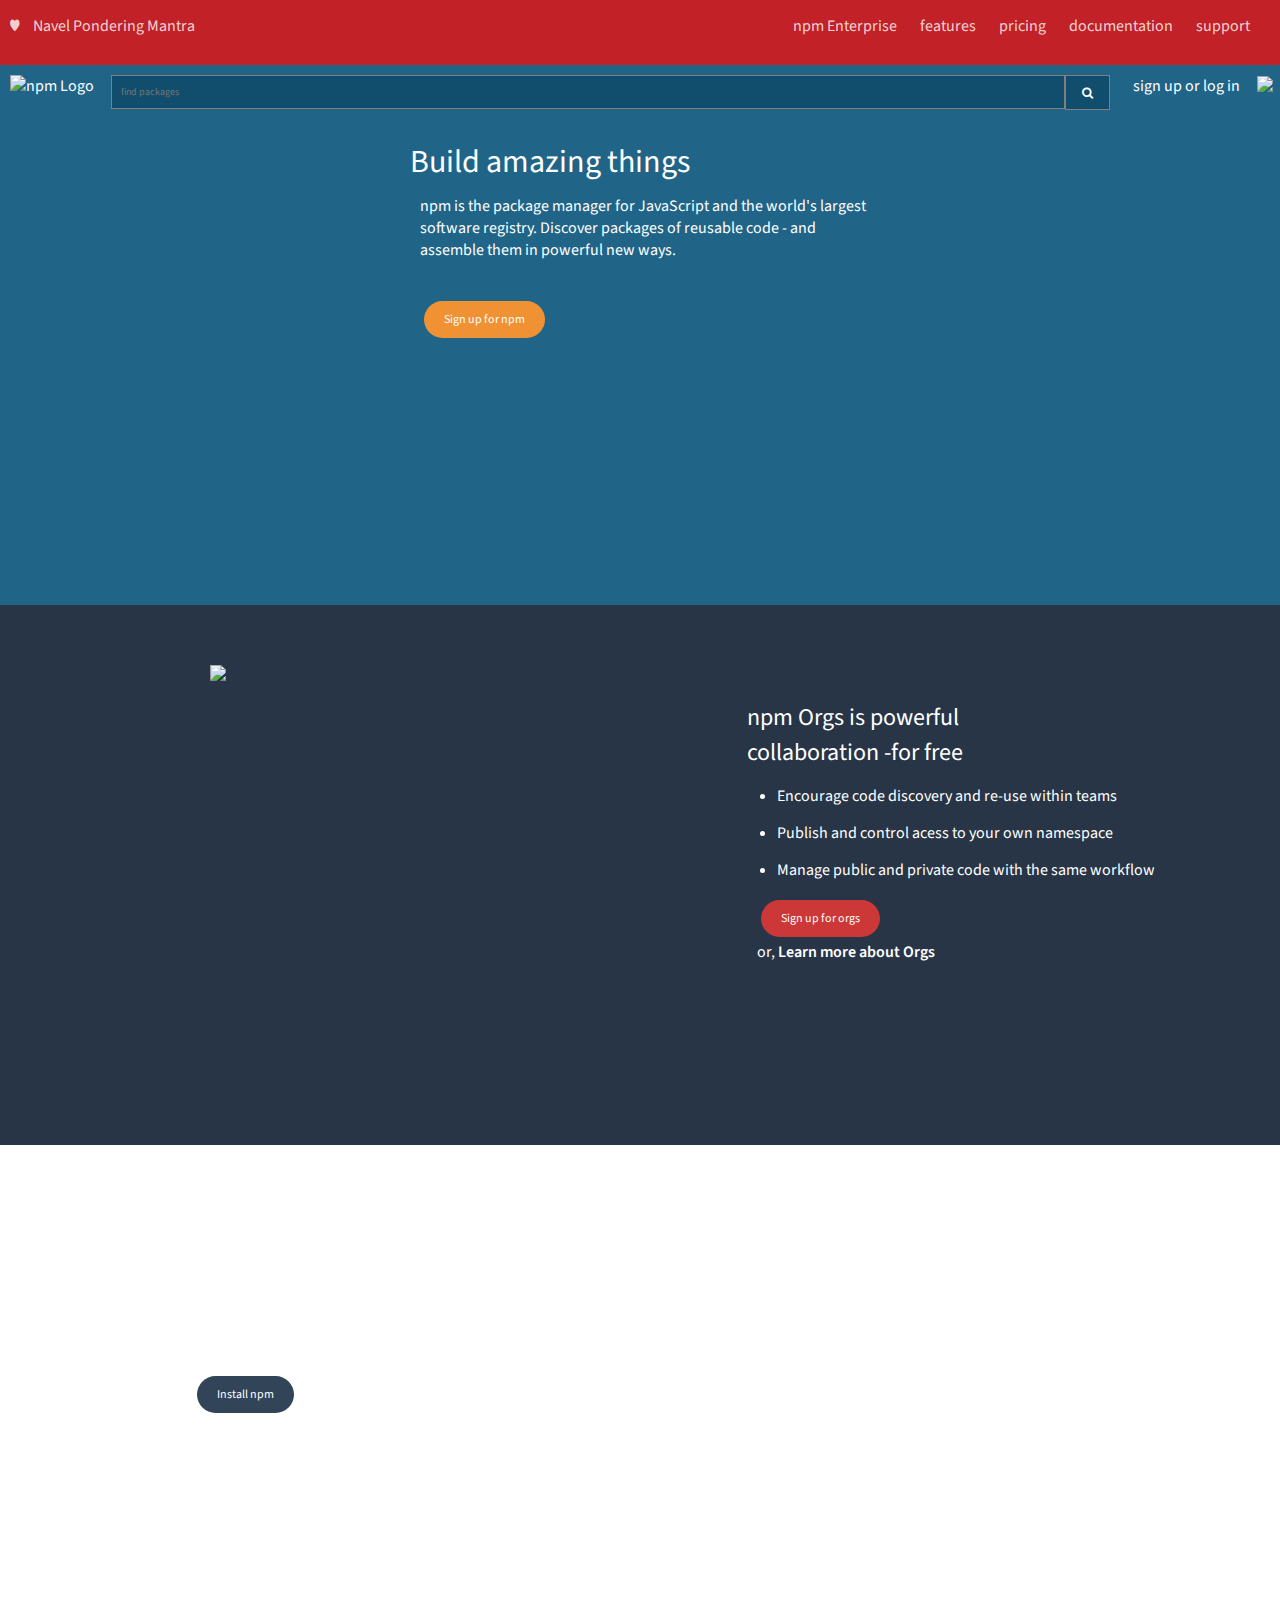
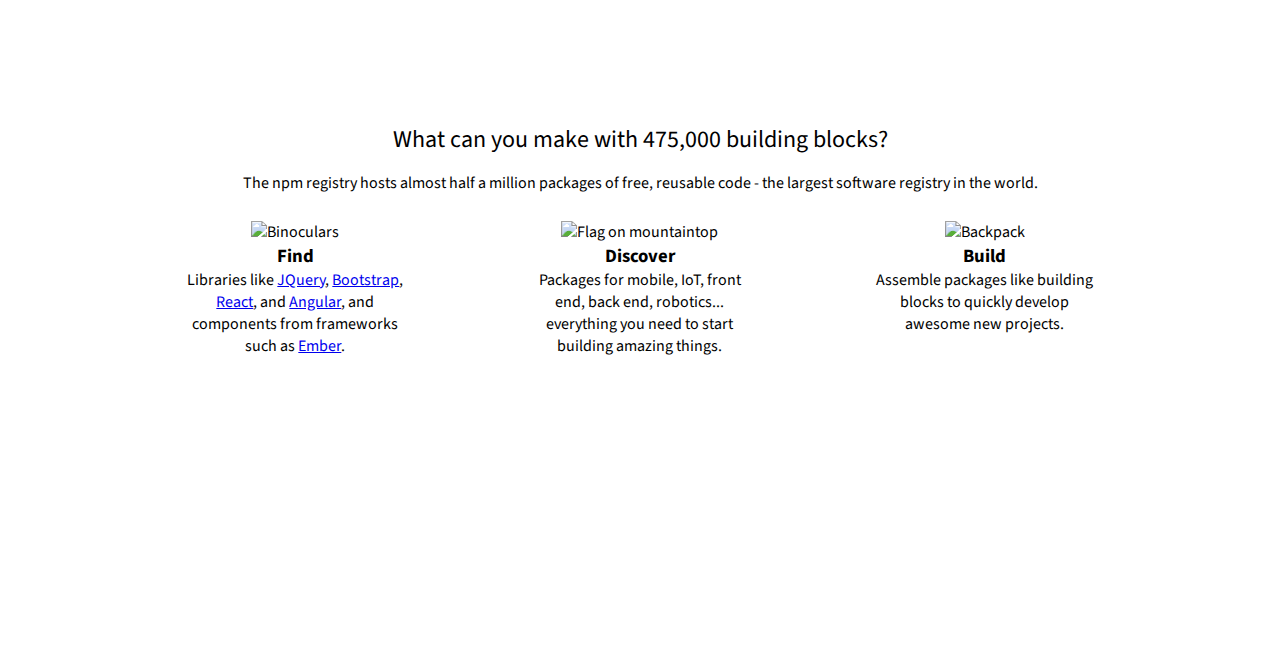
==== index.html @ 85787523 "Finished html structure with sections, divs and all subdivs" ====
<!DOCTYPE html>
<html lang="en">
<head>
  <meta charset="UTF-8">
  <meta name="viewport" content="width=device-width, initial-scale=1.0">
  <meta http-equiv="X-UA-Compatible" content="ie=edge">
  <link rel="stylesheet" type="text/css" href="Styles/styles.css">
  <link rel="stylesheet" href="https://cdnjs.cloudflare.com/ajax/libs/font-awesome/4.7.0/css/font-awesome.min.css">
  <title>npm</title>
</head>
<body>
  <nav>
    <div class="top-left">
      <a class = "heart" href="#">♥︎</a>
      <span class="acronym">Navel Pondering Mantra</span>
    </div>
    <ul class="top-links">
      <li><a href="#">npm Enterprise</a></li>
      <li><a href="#">features</a></li>
      <li><a href="#">pricing</a></li>
      <li><a href="#">documentation</a></li>
      <li><a href="#">support</a></li>
    </ul>
  </nav>
  <header id="header">
    <div class="header-nav">
      <div class="logo-container">  
        <img src="images/npm-logo.png" alt="npm Logo" class="npm-logo">            
      </div>
      <div class="form-container">
        <form class="search-bar" action="action_page.php">
          <input type="text" placeholder="find packages" name="search">
          <button type="submit"><i class="fa fa-search"></i></button>
        </form>
      </div>
      <div class="header-links-right">
        <ul class="header-links">
          <li class="header-li"><a href="#">sign up</a> or <a href="#">log in</a></li>
          <li class="header-li align"><img src="images/bear-logo.png" class="bear-logo"></li>
        </ul>
      </div>
    </div>
    <div class="header-body">
        <h1>Build amazing things</h1>
        <p class="text">npm is the package manager for JavaScript and the world's largest software registry. Discover packages of reusable code - and assemble them in powerful new ways.</p>
        <p class="text"><a href="#"><button class="button1" type="button">Sign up for npm</button></a></p>
    </div>
  </header>

  
  <section id="collaboration">
    <div class="collab-content">
      <div class="img-collab-container">
        <img src="images/collaboration.svg">
      </div>
      <div class="org-powerful">
        <h2>npm Orgs is powerful collaboration -for free</h2>
        <ul class= "collab-list">
            <li>Encourage code discovery and re-use within teams</li>
            <li>Publish and control acess to your own namespace</li>
            <li>Manage public and private code with the same workflow</li>
        </ul>
        <p class="text-button"><a href="#"><button class="button2" type="button">Sign up for orgs</button></a></p>
        <p class="text-link">or, <a href="#" class="link-orgs"> Learn more about Orgs</a></p>
        <div class="cleafix"></div>  
      </div>
    </div>  
  </section>

  <section id="what-is">
    <div class="what-is-text">
      <h2>What is npm?</h2>
      <p class="what-is-definition">Use npm to install, share, and distribute code; manage dependencies in your projects; and share & receive feedback with others.</p>
      <p class= "what-is-link"><a href="#" download="install-npm"><button class="button3" type="button">Install npm</button></a></p>
    </div>
  </section>

  <section id="blocks">
    <div class="main-text-blocks">
        <h2>What can you make with 475,000 building blocks?</h2>
        <p>The npm registry hosts almost half a million packages of free, reusable code - the largest software registry in the world.</p>
    </div>
    <div class="three-blocks">
        <div class="find col center">
            <img src="images/binoculars.svg" alt="Binoculars">
            <h3>Find</h3>
            <p>Libraries like <a href="#" target="_blank">JQuery</a>, <a href="#" target="_blank">Bootstrap</a>, <a href="#" target="_blank">React</a>, and <a href="#" target="_blank">Angular</a>, and components from frameworks such as <a href="#" target="_blank">Ember</a>.</p>
        </div>
        <div class="discover col center">
            <img src="images/mountain-flag.svg" alt="Flag on mountaintop">
            <h3>Discover</h3>
            <p>Packages for mobile, IoT, front end, back end, robotics... everything you need to start building amazing things.</p>
        </div>
        <div class="build col center">
            <img src="images/backpack.svg" alt="Backpack">
            <h3>Build</h3>
            <p>Assemble packages like building blocks to quickly develop awesome new projects.</p>
        </div>
    </div>
  </section>

</body>
</html>
---- Styles/styles.css ----
@import url('https://fonts.googleapis.com/css?family=Source+Sans+Pro');


* {
    margin:0;
    padding: 0;
    font-family: "Source Sans Pro", "Lucinda Grande", sans-serif;
}


nav {
    background-color: #C12127;
    color: rgba(255,255,255,0.8);
    padding-top: 15px;
    height: 50px;
  }
  
nav a {
    color: rgba(255,255,255,0.8);
    text-decoration: none;
  }

  .top-links {
    float: right;
    padding: 0;
    margin: 0 20px 0 0;
  }
  
.top-links li {
  display: inline-block;
  margin: 0 10px;
  }

.top-left {
  text-align: center;
  float: left;
  }

  .top-left a {
    padding: 0 10px;
    width: 5%;
  }

  
  /*HEADER*/

#header {
  background-image: url("../images/city-scape.svg");
  background-color: rgb(32, 101, 136);
  background-position-x: 6vw;
  height: 60vh;
  color:white;
  }


.header-nav {
  display:inline;
}

/*LOGOS HEADER*/

.npm-logo {
  width: 100px;

   }


.logo-container {  
  float: left;
  padding: 10px;
}
 

.bear-logo {
    width: 30px;
} 

/*Aligns bear logo image with links*/ 
.align {
  vertical-align: middle;
}

/*LINKS RIGHT*/
.header-links-right {
    float: right;
    padding: 10px 0 0;
}

.header-li {
  display: inline-block;
  list-style: none;
  text-align: center;
  padding: 0 7px;
}

.header-li a {
  text-decoration: none;
  color: white;
}

/*Search Bar*/


form.search-bar input[type=text] {
      padding: 9px;
      font-size: 10px;
      border: 1px solid grey;
      float: left;
      width: 73%;
      background:rgb(17, 78, 109);
      margin: 10px 0 30px 7px;
}

form.search-bar button {
      float: left;
      width: 45px;
      padding: 9px 9px 7px;
      background: rgb(17, 78, 109);
      color: white;
      font-size: 12px;
      margin-top: 10px;
      border:1px solid grey;
      transition-duration: 0.4s;
}

form.search-bar button:hover{
  background-color: rgb(20, 125, 178);
  color: black;
}

/*Buttons*/

.button1, .button2, .button3 {
  border: none;
  color: white;
  padding: 10px 20px;
  text-align: center;
  text-decoration: none;
  font-size: 12px;
  margin: 4px 4px;
  border-radius: 20px;
  transition-duration: 0.4s;
}

.button1 {
  background-color:rgb(240, 146, 51);
  margin-top: 30px;
  
}

.button1:hover {
  background-color: rgb(255, 224, 130);
  color: black;

}

.button2 {
  background-color: rgb(203, 56, 55);
}

.button2:hover {
  background-color: rgb(255, 171, 145);
  color: black;

}

.button3 {
 background-color: rgb(49, 68, 88);
}

.button3:hover {
  background-color: rgb(144, 164, 174);
  color: black;
}


/*HEADER BODY*/

.header-body {
  width: 460px;
  margin: 0 auto;
}

h1 {
  font-weight: normal;
}

.text {
  margin: 10px 0 0px 10px;
}


/*COLLABORATION*/

#collaboration {
  background-color: rgb(39, 53, 71);
  color: white;
  height: 60vh;
  width: 100%;
}

.collab-content {
  padding: 60px;
  margin: 0 auto;
}


/*Collab. Image*/

.img-collab-container {
  display: inline-block;
  width: 465px;
  height: 340px;
  margin-left: 150px;
  margin-right: 20px;
}

/*collab text*/

.org-powerful {
  float: right;
  margin: 35px 40px;
}

.org-powerful h2 {
  width: 70%;
}

.collab-list li {
  margin: 0 0 15px 0;
}

.collab-list {
  margin-left: 30px;
}

.text-button {
  margin-left: 10px;
}

.text-link {
  margin-left: 10px;
}

.text-link a {
  text-decoration: none;
  color: white;
  font-weight: 600;
}

.clearfix {
  clear: both;
}


/*WHAT IS SECTION*/

#what-is {
  position: relative;
  background-image: url("../images/forklift.svg");
  background-size: 120% 100%;
  width:100%;
  height: 60vh;
  color: white;
}

.what-is-text {
  position: absolute;
  display: inline-block;
  width: 25%;
  margin: 96px 142px 0 193px;
}

.what-is-link {
  margin-top: 15px;
}


/*BLOCKS Section*/

#blocks {
  width: 100%;
  height: 60vh;
}

.main-text-blocks {
  text-align: center;
  margin-top: 37px;
}

.col {
  display: inline-block;
  width: 33%;
  height: auto;
  text-align: center;
}

.three-blocks {
  margin: 27px 123px;
  display: flex;
  flex-direction: row;
}

.find, .discover, .build {
  width: 231px;
}


/*APPLICABLE TO MULTIPLE ITEMS*/

.center {
  margin: 0 auto;
}

h2 {
  font-weight: normal;
  margin-bottom: 15px;
}
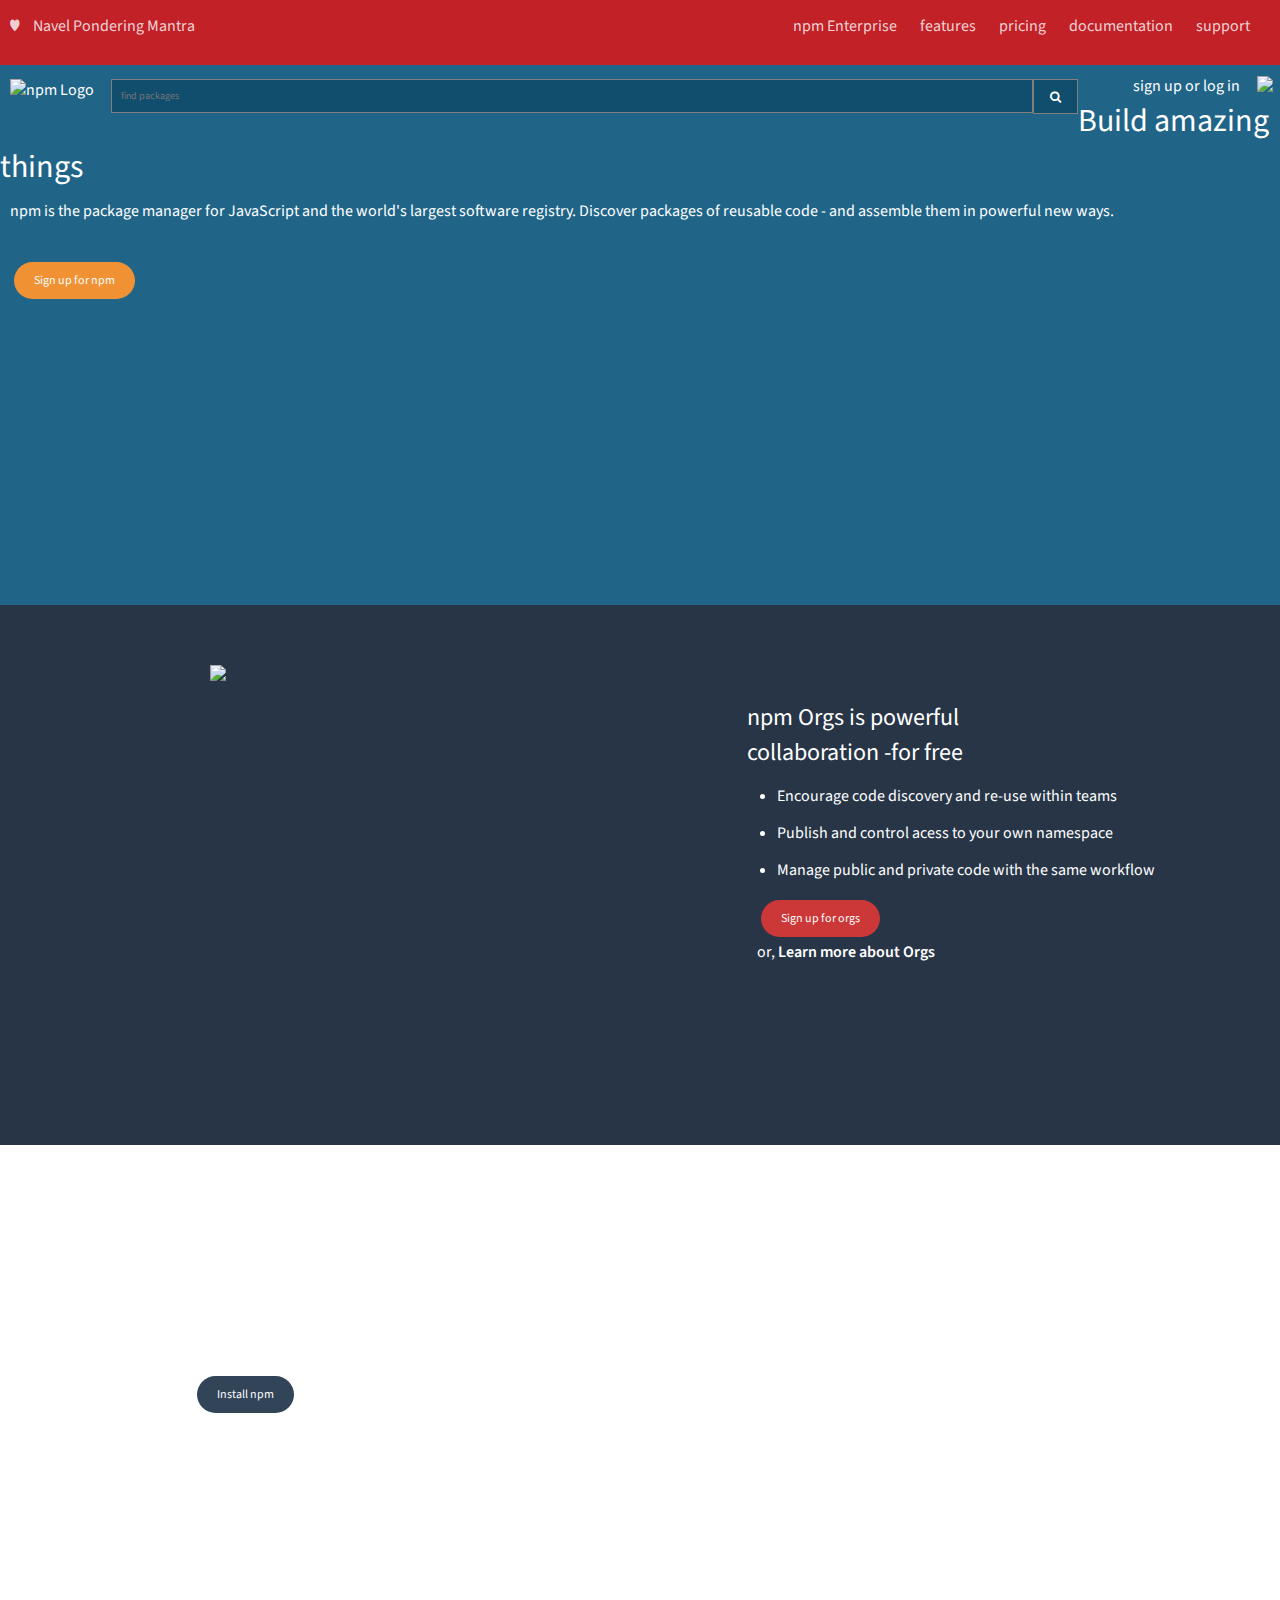
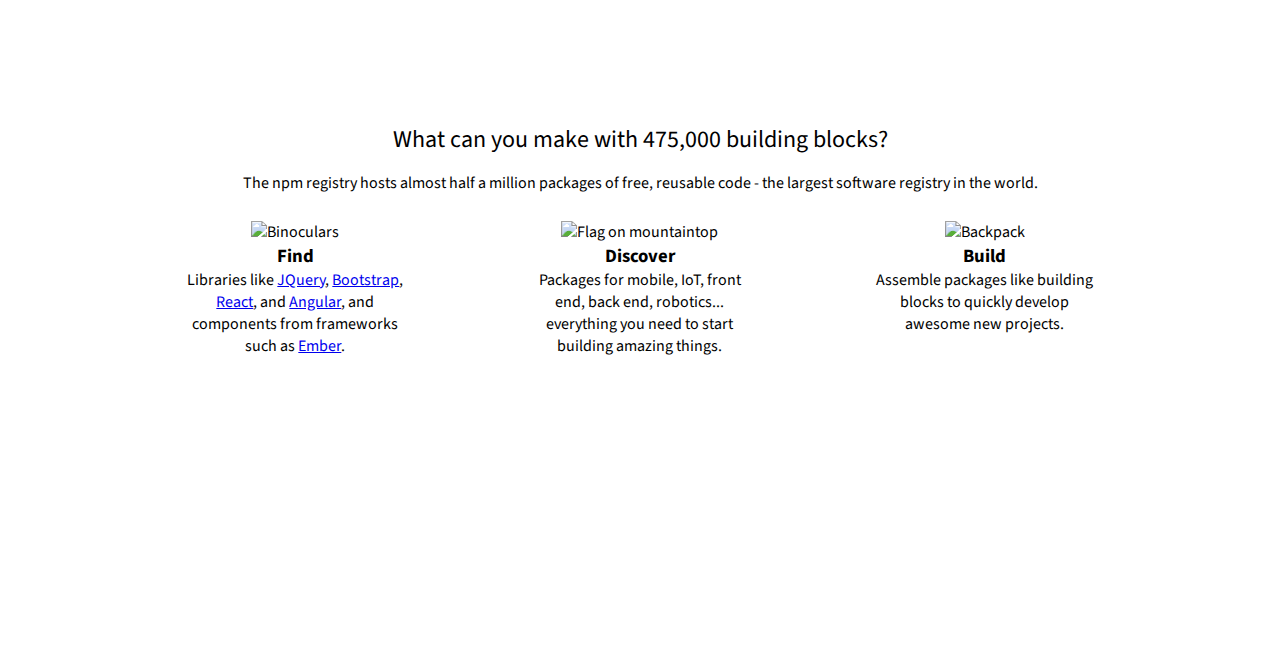
==== commit 2851c341: "Add class center to div class= header-body" ====
--- a/index.html
+++ b/index.html
@@ -40,7 +40,7 @@
         </ul>
       </div>
     </div>
-    <div class="header-body">
+    <div class="header-body center">
         <h1>Build amazing things</h1>
         <p class="text">npm is the package manager for JavaScript and the world's largest software registry. Discover packages of reusable code - and assemble them in powerful new ways.</p>
         <p class="text"><a href="#"><button class="button1" type="button">Sign up for npm</button></a></p>
--- a/Styles/styles.css
+++ b/Styles/styles.css
@@ -68,12 +68,12 @@
 
 .logo-container {  
   float: left;
-  padding: 10px;
+  padding: 14px 10px 10px 10px;
 }
  
 
 .bear-logo {
-    width: 30px;
+    width: 40px;
 } 
 
 /*Aligns bear logo image with links*/ 
@@ -107,9 +107,9 @@
       font-size: 10px;
       border: 1px solid grey;
       float: left;
-      width: 73%;
+      width: 70.5%;
       background:rgb(17, 78, 109);
-      margin: 10px 0 30px 7px;
+      margin: 14px 0 30px 7px;
 }
 
 form.search-bar button {
@@ -119,7 +119,7 @@
       background: rgb(17, 78, 109);
       color: white;
       font-size: 12px;
-      margin-top: 10px;
+      margin-top: 14px;
       border:1px solid grey;
       transition-duration: 0.4s;
 }
@@ -178,8 +178,7 @@
 /*HEADER BODY*/
 
 .header-body {
-  width: 460px;
-  margin: 0 auto;
+  width: 100%;
 }
 
 h1 {
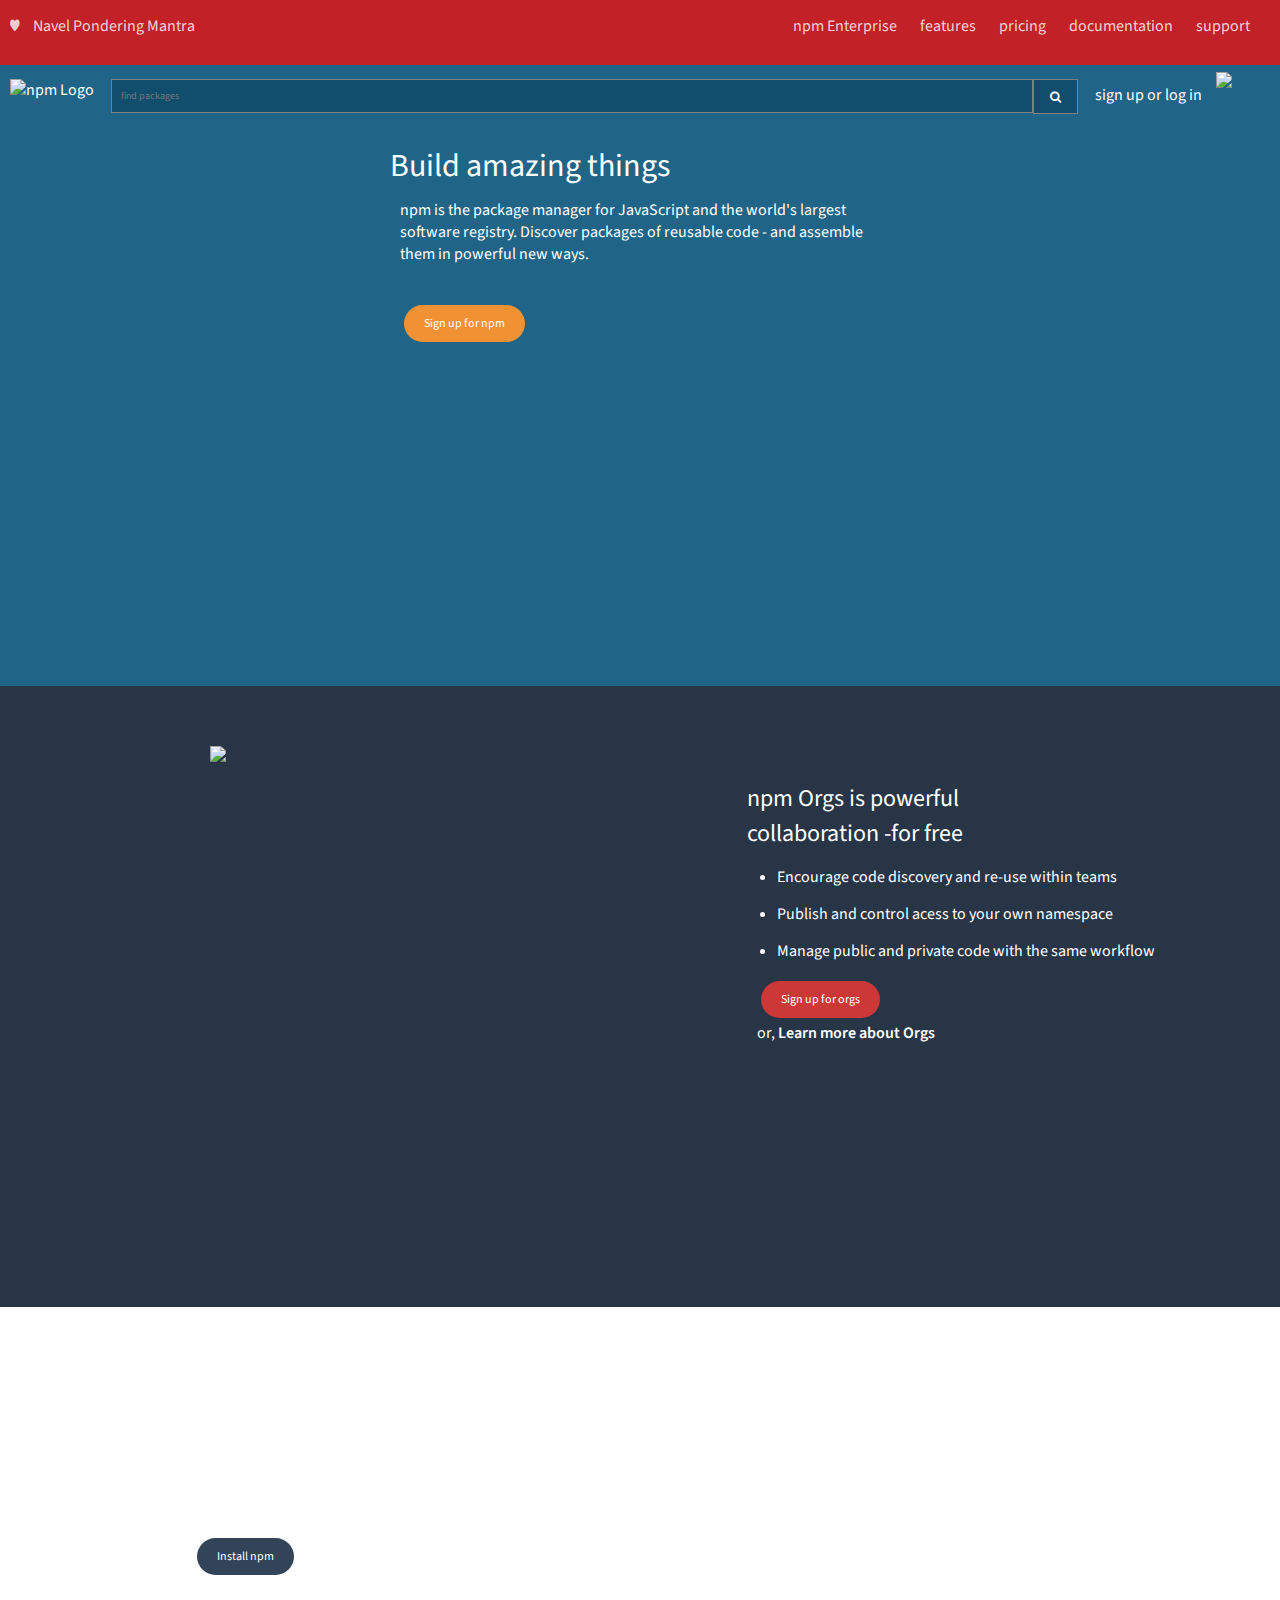
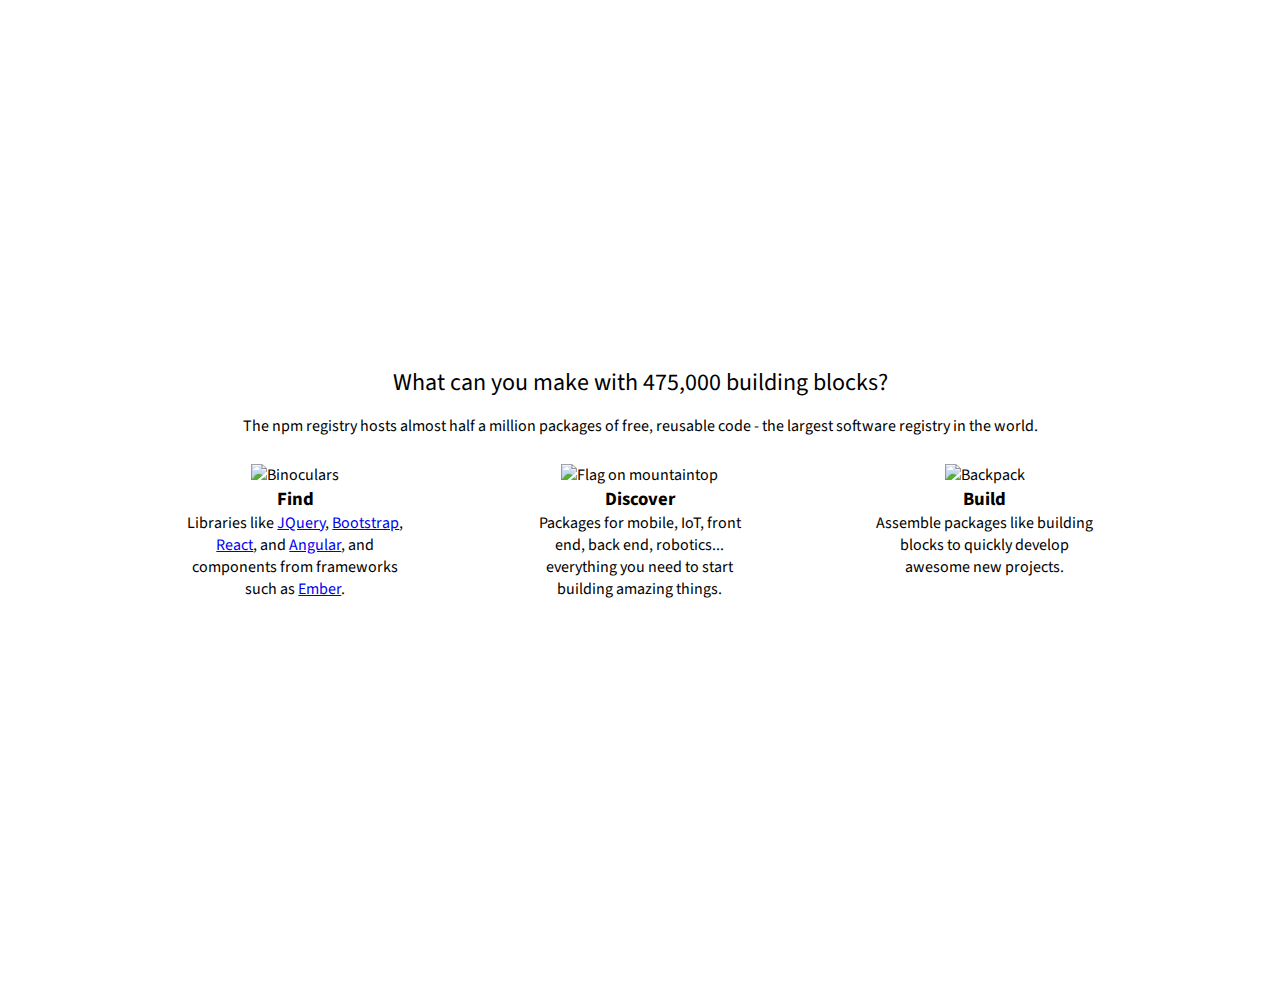
==== commit 1c06bee8: "Change divs for ids so result is #header-nav & #header-body for syntax specified .header-links to ad" ====
--- a/index.html
+++ b/index.html
@@ -23,7 +23,7 @@
     </ul>
   </nav>
   <header id="header">
-    <div class="header-nav">
+    <div id="header-nav">
       <div class="logo-container">  
         <img src="images/npm-logo.png" alt="npm Logo" class="npm-logo">            
       </div>
@@ -34,13 +34,16 @@
         </form>
       </div>
       <div class="header-links-right">
-        <ul class="header-links">
-          <li class="header-li"><a href="#">sign up</a> or <a href="#">log in</a></li>
-          <li class="header-li align"><img src="images/bear-logo.png" class="bear-logo"></li>
-        </ul>
+        <ul class="header-list">
+          <li class="header-li header-links"><a href="#">sign up</a> or <a href="#">log in</a></li>
+          <li class="header-li"><img src="images/bear-logo.png" class="bear-logo"></li>
+        </ul>  
       </div>
+      <div class="cleafix"></div>
     </div>
-    <div class="header-body center">
+
+
+    <div id="header-body" class="center">
         <h1>Build amazing things</h1>
         <p class="text">npm is the package manager for JavaScript and the world's largest software registry. Discover packages of reusable code - and assemble them in powerful new ways.</p>
         <p class="text"><a href="#"><button class="button1" type="button">Sign up for npm</button></a></p>
--- a/Styles/styles.css
+++ b/Styles/styles.css
@@ -7,6 +7,9 @@
     padding: 0;
     font-family: "Source Sans Pro", "Lucinda Grande", sans-serif;
 }
+
+
+/*NAVIGATION*/
 
 
 nav {
@@ -37,7 +40,7 @@
   float: left;
   }
 
-  .top-left a {
+.top-left a {
     padding: 0 10px;
     width: 5%;
   }
@@ -49,17 +52,104 @@
   background-image: url("../images/city-scape.svg");
   background-color: rgb(32, 101, 136);
   background-position-x: 6vw;
-  height: 60vh;
+  height: 69vh;
   color:white;
   }
 
-
-.header-nav {
+  /*HEADER NAVIGATION*/
+
+ #header-nav{
+   width: 100%;
+   height: 75px;
+ }
+
+ .logo-container{
+  float: left;
+  padding: 14px 10px;
+
+ }
+
+.npm-logo{
+  width: 100px;
+}
+
+
+/*SEARCH BAR*/
+
+form.search-bar input[type=text] {
+  padding: 9px;
+  font-size: 10px;
+  border: 1px solid grey;
+  float: left;
+  width: 70.5%;
+  background:rgb(17, 78, 109);
+  margin: 14px 0 30px 7px;
+}
+
+form.search-bar button {
+  float: left;
+  width: 45px;
+  padding: 9px 9px 7px;
+  background: rgb(17, 78, 109);
+  color: white;
+  font-size: 12px;
+  margin-top: 14px;
+  margin-right: 10px;
+  border:1px solid grey;
+  transition-duration: 0.4s;
+}
+
+
+form.search-bar button:hover{
+background-color: rgb(20, 125, 178);
+color: black;
+}
+
+/*LINKS & BEAR LOGO ON THE RIGHT*/
+
+.header-list{
+  display: flex;
+  height: 60px;
+}
+
+.header-li {
+  list-style: none;
+  text-align: center;
+  padding: 7px 7px;
+}
+
+.bear-logo{
+  width: 40px;
+}
+
+.header-li a {
+  text-decoration: none;
+  color: white;
+}
+
+.header-links{
+  padding-top: 19px;
+}
+
+/*Change bottom padding of search bar - as it goes beyond its main container*/
+/*Make h1 Build amazing things have more top padding*/
+/*Consider restructuring #header body, as per image in example.*/
+/*Change p where button 1 is inserted, so it doesn't run until the end of the page - make it inline block and see what happens*/
+/*Consider changing the name HEADER-NAV for something else, so it's easier to identify*/
+
+
+
+/*
+IF THINGS DONT WORK TO CREATE HEADER NAV, RETURN TO THIS
+#header-nav {
   display:inline;
-}
+}*/
+
 
 /*LOGOS HEADER*/
 
+/*
+IF THINGS DONT WORK TO CREATE HEADER NAV, RETURN TO THIS
 .npm-logo {
   width: 100px;
 
@@ -75,13 +165,22 @@
 .bear-logo {
     width: 40px;
 } 
+*/
 
 /*Aligns bear logo image with links*/ 
+
+/*
+IF THINGS DONT WORK WITH HEADER NAV REARRANGE, USE THIS
 .align {
   vertical-align: middle;
 }
+*/
+
 
 /*LINKS RIGHT*/
+
+/* IF THINGS DONT WORK WITH HEADER NAV REARRANGE, USE THIS
+
 .header-links-right {
     float: right;
     padding: 10px 0 0;
@@ -99,8 +198,12 @@
   color: white;
 }
 
+*/
+
 /*Search Bar*/
 
+
+/* IF THINGS DONT WORK WITH HEADER NAV REARRANGE, USE THIS
 
 form.search-bar input[type=text] {
       padding: 9px;
@@ -129,6 +232,8 @@
   color: black;
 }
 
+*/
+
 /*Buttons*/
 
 .button1, .button2, .button3 {
@@ -177,12 +282,14 @@
 
 /*HEADER BODY*/
 
-.header-body {
-  width: 100%;
+#header-body {
+  /*display: inline-block;*/
+  width: 39%;
 }
 
 h1 {
   font-weight: normal;
+  display: inline-block;
 }
 
 .text {
@@ -195,7 +302,7 @@
 #collaboration {
   background-color: rgb(39, 53, 71);
   color: white;
-  height: 60vh;
+  height: 69vh;
   width: 100%;
 }
 
@@ -248,9 +355,6 @@
   font-weight: 600;
 }
 
-.clearfix {
-  clear: both;
-}
 
 
 /*WHAT IS SECTION*/
@@ -260,7 +364,7 @@
   background-image: url("../images/forklift.svg");
   background-size: 120% 100%;
   width:100%;
-  height: 60vh;
+  height: 69vh;
   color: white;
 }
 
@@ -280,7 +384,7 @@
 
 #blocks {
   width: 100%;
-  height: 60vh;
+  height: 69vh;
 }
 
 .main-text-blocks {
@@ -316,3 +420,8 @@
   font-weight: normal;
   margin-bottom: 15px;
 }
+
+
+.clearfix {
+  clear: both;
+}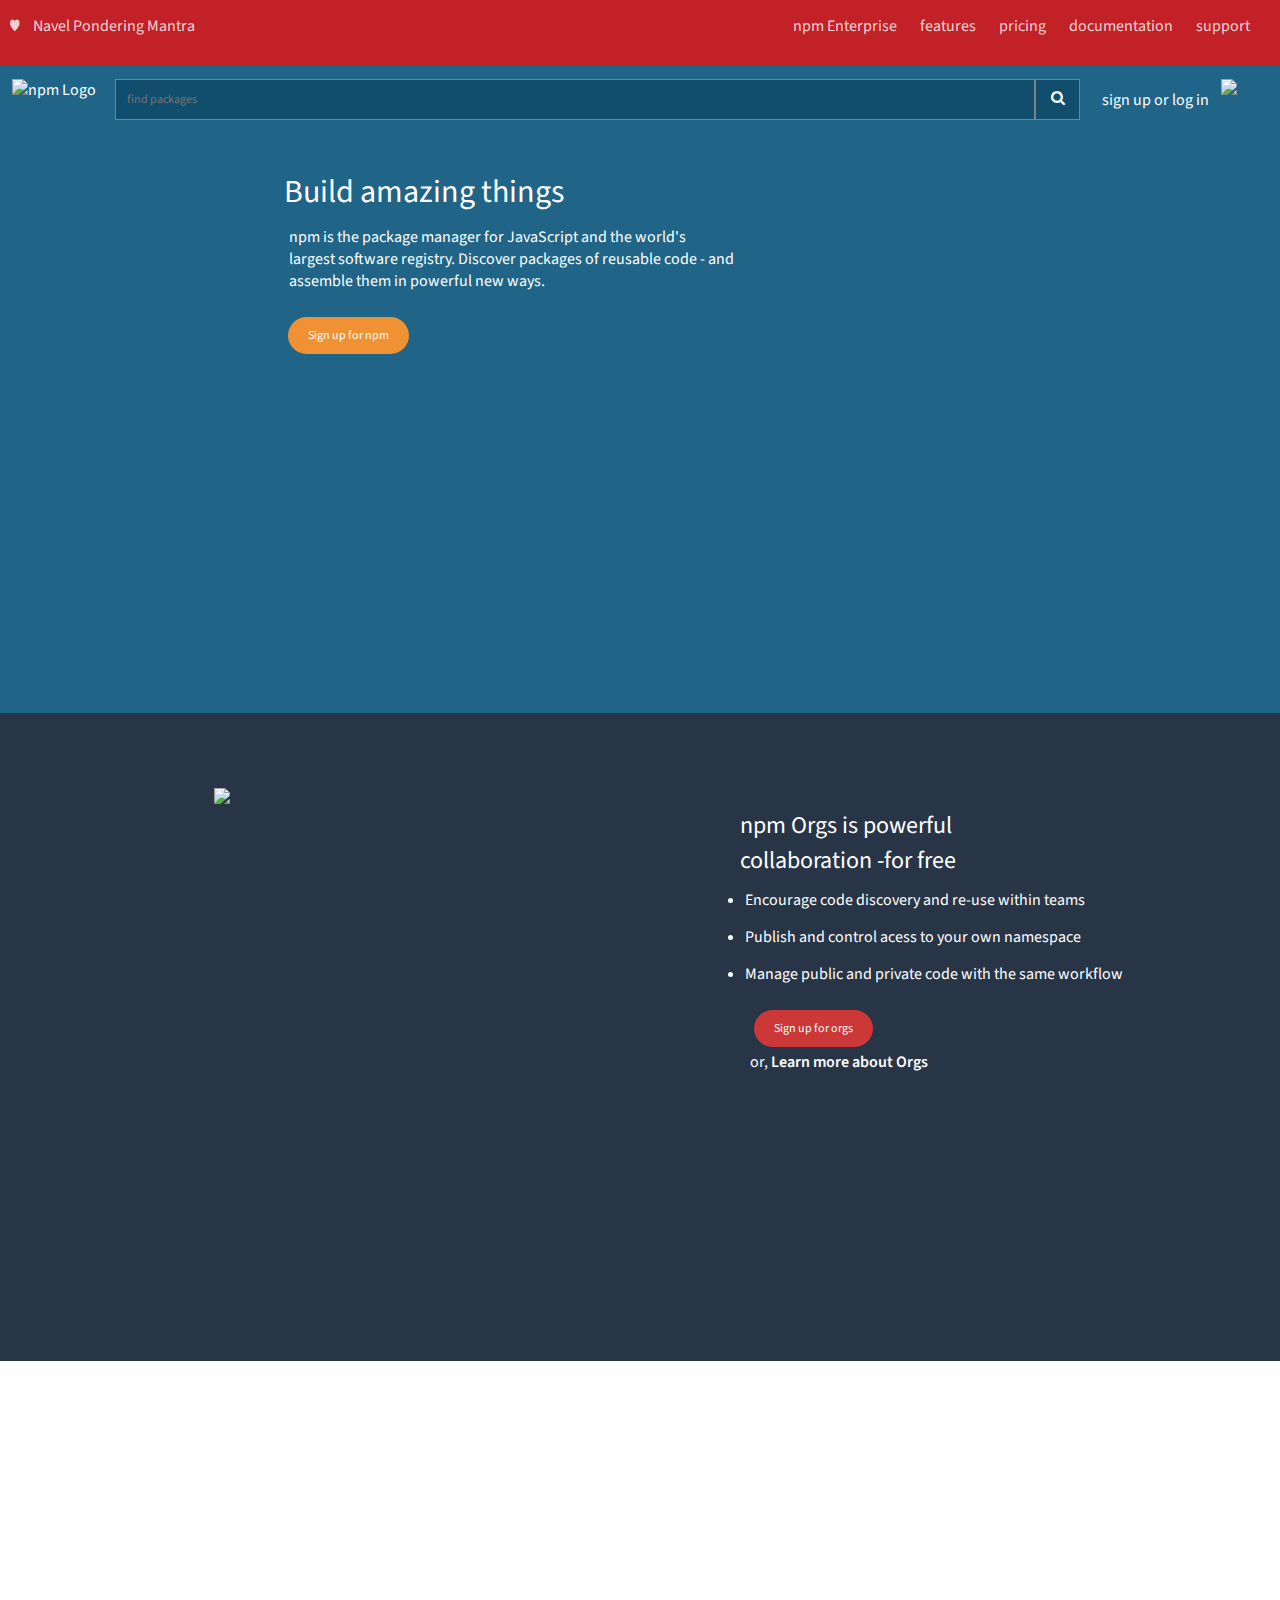
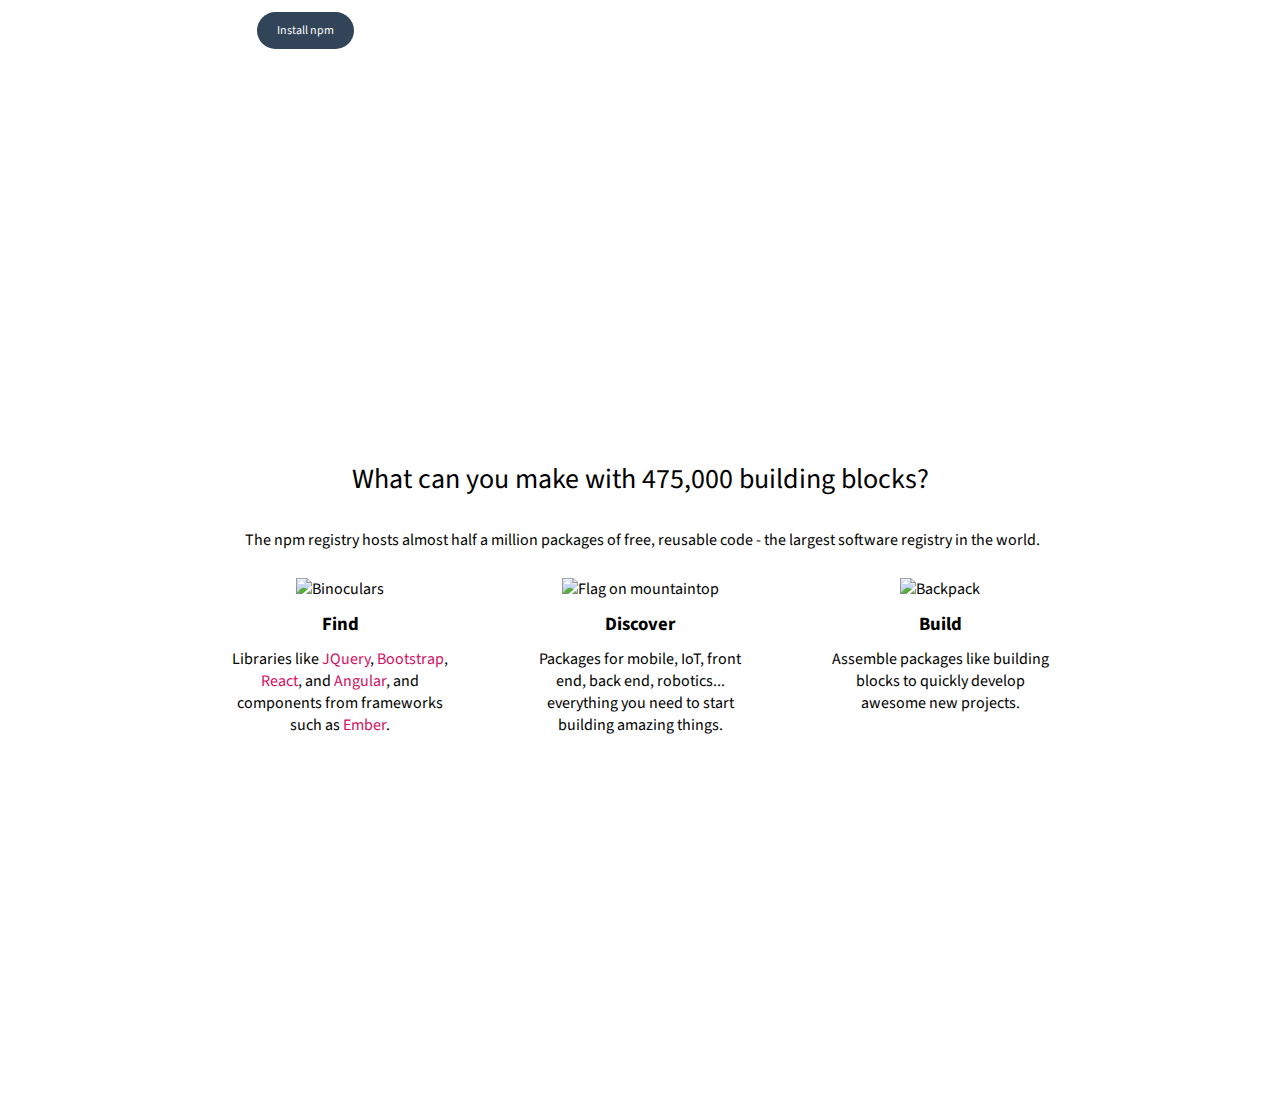
==== commit d2e4e469: "Place div clearing floats in correct place below org-powerful div in HTML, In CSS change #collaborat" ====
--- a/index.html
+++ b/index.html
@@ -45,8 +45,8 @@
 
     <div id="header-body" class="center">
         <h1>Build amazing things</h1>
-        <p class="text">npm is the package manager for JavaScript and the world's largest software registry. Discover packages of reusable code - and assemble them in powerful new ways.</p>
-        <p class="text"><a href="#"><button class="button1" type="button">Sign up for npm</button></a></p>
+        <p class="build-text top-bottom-align">npm is the package manager for JavaScript and the world's largest software registry. Discover packages of reusable code - and assemble them in powerful new ways.</p>
+        <p class="build-link"><a href="#"><button class="button1" type="button">Sign up for npm</button></a></p>
     </div>
   </header>
 
@@ -58,46 +58,48 @@
       </div>
       <div class="org-powerful">
         <h2>npm Orgs is powerful collaboration -for free</h2>
-        <ul class= "collab-list">
+        <ul class= "collab-list top-bottom-align">
             <li>Encourage code discovery and re-use within teams</li>
             <li>Publish and control acess to your own namespace</li>
             <li>Manage public and private code with the same workflow</li>
         </ul>
-        <p class="text-button"><a href="#"><button class="button2" type="button">Sign up for orgs</button></a></p>
-        <p class="text-link">or, <a href="#" class="link-orgs"> Learn more about Orgs</a></p>
-        <div class="cleafix"></div>  
+        <p class="collab-button"><a href="#"><button class="button2" type="button">Sign up for orgs</button></a></p>
+        <p class="collab-link">or, <a href="#" class="link-orgs"> Learn more about Orgs</a></p>
       </div>
+      <div class="cleafix"></div>  
     </div>  
   </section>
 
   <section id="what-is">
     <div class="what-is-text">
       <h2>What is npm?</h2>
-      <p class="what-is-definition">Use npm to install, share, and distribute code; manage dependencies in your projects; and share & receive feedback with others.</p>
+      <p class="top-bottom-align">Use npm to install, share, and distribute code; manage dependencies in your projects; and share & receive feedback with others.</p>
       <p class= "what-is-link"><a href="#" download="install-npm"><button class="button3" type="button">Install npm</button></a></p>
     </div>
   </section>
 
+  
+
   <section id="blocks">
     <div class="main-text-blocks">
-        <h2>What can you make with 475,000 building blocks?</h2>
-        <p>The npm registry hosts almost half a million packages of free, reusable code - the largest software registry in the world.</p>
+        <h2 class="blocks-heading">What can you make with 475,000 building blocks?</h2>
+        <p class="top-bottom-align">The npm registry hosts almost half a million packages of free, reusable code - the largest software registry in the world.</p>
     </div>
     <div class="three-blocks">
         <div class="find col center">
             <img src="images/binoculars.svg" alt="Binoculars">
             <h3>Find</h3>
-            <p>Libraries like <a href="#" target="_blank">JQuery</a>, <a href="#" target="_blank">Bootstrap</a>, <a href="#" target="_blank">React</a>, and <a href="#" target="_blank">Angular</a>, and components from frameworks such as <a href="#" target="_blank">Ember</a>.</p>
+            <p class="blocks-text-center">Libraries like <a href="#" target="_blank">JQuery</a>, <a href="#" target="_blank">Bootstrap</a>, <a href="#" target="_blank">React</a>, and <a href="#" target="_blank">Angular</a>, and components from frameworks such as <a href="#" target="_blank">Ember</a>.</p>
         </div>
         <div class="discover col center">
             <img src="images/mountain-flag.svg" alt="Flag on mountaintop">
             <h3>Discover</h3>
-            <p>Packages for mobile, IoT, front end, back end, robotics... everything you need to start building amazing things.</p>
+            <p class="blocks-text-center">Packages for mobile, IoT, front end, back end, robotics... everything you need to start building amazing things.</p>
         </div>
         <div class="build col center">
             <img src="images/backpack.svg" alt="Backpack">
             <h3>Build</h3>
-            <p>Assemble packages like building blocks to quickly develop awesome new projects.</p>
+            <p class="blocks-text-center">Assemble packages like building blocks to quickly develop awesome new projects.</p>
         </div>
     </div>
   </section>
--- a/Styles/styles.css
+++ b/Styles/styles.css
@@ -51,10 +51,13 @@
 #header {
   background-image: url("../images/city-scape.svg");
   background-color: rgb(32, 101, 136);
-  background-position-x: 6vw;
-  height: 69vh;
+  height: 72vh;
+  width: 100%;
   color:white;
-  }
+  background-position-x: -7vw;
+ 
+  }
+
 
   /*HEADER NAVIGATION*/
 
@@ -65,8 +68,7 @@
 
  .logo-container{
   float: left;
-  padding: 14px 10px;
-
+  padding: 14px 12px;
  }
 
 .npm-logo{
@@ -77,24 +79,24 @@
 /*SEARCH BAR*/
 
 form.search-bar input[type=text] {
-  padding: 9px;
-  font-size: 10px;
+  padding: 11px;
+  font-size: 12px;
   border: 1px solid grey;
   float: left;
-  width: 70.5%;
+  width: 70%;
   background:rgb(17, 78, 109);
-  margin: 14px 0 30px 7px;
+  margin: 14px 0 14px 7px;
 }
 
 form.search-bar button {
   float: left;
   width: 45px;
-  padding: 9px 9px 7px;
+  padding: 8px 9px 10px;
   background: rgb(17, 78, 109);
   color: white;
-  font-size: 12px;
+  font-size: 15px;
   margin-top: 14px;
-  margin-right: 10px;
+  margin-right: 12px;
   border:1px solid grey;
   transition-duration: 0.4s;
 }
@@ -109,17 +111,18 @@
 
 .header-list{
   display: flex;
-  height: 60px;
+  height: 61px;
 }
 
 .header-li {
   list-style: none;
   text-align: center;
-  padding: 7px 7px;
+  padding: 9px 2px 7px 10px;
 }
 
 .bear-logo{
   width: 40px;
+  padding-top: 5px;
 }
 
 .header-li a {
@@ -128,113 +131,20 @@
 }
 
 .header-links{
-  padding-top: 19px;
-}
-
-/*Change bottom padding of search bar - as it goes beyond its main container*/
-/*Make h1 Build amazing things have more top padding*/
-/*Consider restructuring #header body, as per image in example.*/
-/*Change p where button 1 is inserted, so it doesn't run until the end of the page - make it inline block and see what happens*/
-/*Consider changing the name HEADER-NAV for something else, so it's easier to identify*/
-
-
-
-/*
-IF THINGS DONT WORK TO CREATE HEADER NAV, RETURN TO THIS
-#header-nav {
-  display:inline;
-}*/
-
-
-/*LOGOS HEADER*/
-
-/*
-IF THINGS DONT WORK TO CREATE HEADER NAV, RETURN TO THIS
-.npm-logo {
-  width: 100px;
-
-   }
-
-
-.logo-container {  
-  float: left;
-  padding: 14px 10px 10px 10px;
-}
- 
-
-.bear-logo {
-    width: 40px;
-} 
-*/
-
-/*Aligns bear logo image with links*/ 
-
-/*
-IF THINGS DONT WORK WITH HEADER NAV REARRANGE, USE THIS
-.align {
-  vertical-align: middle;
-}
-*/
-
-
-/*LINKS RIGHT*/
-
-/* IF THINGS DONT WORK WITH HEADER NAV REARRANGE, USE THIS
-
-.header-links-right {
-    float: right;
-    padding: 10px 0 0;
-}
-
-.header-li {
-  display: inline-block;
-  list-style: none;
-  text-align: center;
-  padding: 0 7px;
-}
-
-.header-li a {
-  text-decoration: none;
-  color: white;
-}
-
-*/
-
-/*Search Bar*/
-
-
-/* IF THINGS DONT WORK WITH HEADER NAV REARRANGE, USE THIS
-
-form.search-bar input[type=text] {
-      padding: 9px;
-      font-size: 10px;
-      border: 1px solid grey;
-      float: left;
-      width: 70.5%;
-      background:rgb(17, 78, 109);
-      margin: 14px 0 30px 7px;
-}
-
-form.search-bar button {
-      float: left;
-      width: 45px;
-      padding: 9px 9px 7px;
-      background: rgb(17, 78, 109);
-      color: white;
-      font-size: 12px;
-      margin-top: 14px;
-      border:1px solid grey;
-      transition-duration: 0.4s;
-}
-
-form.search-bar button:hover{
-  background-color: rgb(20, 125, 178);
-  color: black;
-}
-
-*/
+  padding-top: 24px;
+}
+
 
 /*Buttons*/
+
+/* CREATED BUTTONS WITHIN HYPERLINKS.
+BUTTONS SHOULD BE USED WHEN SUBMITTING A FORM, AND HYPERLINKS ARE USED TO MOVE FROM ONE PAGE TO THE OTHER OR TO MOVE WITHIN THE SAME PAGE. 
+MY TRAIN OF THOUGHT IS, NONE OF THE BUTTONS PRESENT HERE ARE SUBMITTING INFORMATIN OR FORMS, THUS THEY ARE NOT BUTTONS PER SE. THEY ARE, HOWEVER,
+SENDING YOU TO ANOTHER PAGE TO PROCEED WITH THE SIGN UP OF NPM & SIGN UP OF ORGS.
+
+WHEN IT COMES TO THE INSTALL NPM HYPERLINK, I USED THE HTML <a> DOWNLOAD ATTRIBUTE, WHICH ALLOWS THE FILE TO BE DOWNLOADED DIRECTLY WHEN CLICKING THE HYPERLINK.
+
+I HAVE CREATED BUTTONS WITHIN THE HYPERLINKS, BECAUSE THIS WOULD BE THE FASTEST WAY TO CREATE HYPERLINKS THAT LOOK LIKE BUTTONS AND TO STYLE THEM*/
 
 .button1, .button2, .button3 {
   border: none;
@@ -250,14 +160,11 @@
 
 .button1 {
   background-color:rgb(240, 146, 51);
-  margin-top: 30px;
-  
 }
 
 .button1:hover {
   background-color: rgb(255, 224, 130);
   color: black;
-
 }
 
 .button2 {
@@ -272,6 +179,7 @@
 
 .button3 {
  background-color: rgb(49, 68, 88);
+ display: inline-block;
 }
 
 .button3:hover {
@@ -283,8 +191,10 @@
 /*HEADER BODY*/
 
 #header-body {
-  /*display: inline-block;*/
-  width: 39%;
+  width: 59%;
+  height: 75%;
+  padding: 29px 19px 19px 62px;
+  margin: 0 auto;
 }
 
 h1 {
@@ -292,8 +202,12 @@
   display: inline-block;
 }
 
-.text {
-  margin: 10px 0 0px 10px;
+.build-text {
+  width: 59%;
+}
+
+.build-link{
+  display: inline-block;
 }
 
 
@@ -302,37 +216,42 @@
 #collaboration {
   background-color: rgb(39, 53, 71);
   color: white;
-  height: 69vh;
+  height: 72vh;
   width: 100%;
 }
 
 .collab-content {
-  padding: 60px;
   margin: 0 auto;
+  padding-top: 75px;
+  padding-left: 214px;
+  display: flex;
+  flex-direction: row;
 }
 
 
 /*Collab. Image*/
 
 .img-collab-container {
-  display: inline-block;
   width: 465px;
-  height: 340px;
-  margin-left: 150px;
-  margin-right: 20px;
+  float: left;
+}
+
+.img-collab-container img{
+  width: 100%;
 }
 
 /*collab text*/
 
 .org-powerful {
-  float: right;
-  margin: 35px 40px;
+  padding-left: 61px;
+  padding-top: 20px;
 }
 
 .org-powerful h2 {
   width: 70%;
 }
 
+
 .collab-list li {
   margin: 0 0 15px 0;
 }
@@ -341,15 +260,15 @@
   margin-left: 30px;
 }
 
-.text-button {
+.collab-button {
   margin-left: 10px;
 }
 
-.text-link {
+.collab-link {
   margin-left: 10px;
 }
 
-.text-link a {
+.collab-link a {
   text-decoration: none;
   color: white;
   font-weight: 600;
@@ -362,9 +281,9 @@
 #what-is {
   position: relative;
   background-image: url("../images/forklift.svg");
-  background-size: 120% 100%;
+  background-size: 100% 100%;
   width:100%;
-  height: 69vh;
+  height: 72vh;
   color: white;
 }
 
@@ -372,24 +291,26 @@
   position: absolute;
   display: inline-block;
   width: 25%;
-  margin: 96px 142px 0 193px;
-}
-
-.what-is-link {
+  margin: 114px 130px 0 253px;
+}
+
+/*REMOVED WHAT IS LINK CLASS, BECAUSE MARGIN WILL BE ADDED TO THE <p> ABOVE*/
+
+/*.what-is-link {
   margin-top: 15px;
-}
+}*/
 
 
 /*BLOCKS Section*/
 
 #blocks {
   width: 100%;
-  height: 69vh;
+  height: 72vh;
 }
 
 .main-text-blocks {
   text-align: center;
-  margin-top: 37px;
+  margin-top: 50px;
 }
 
 .col {
@@ -400,15 +321,36 @@
 }
 
 .three-blocks {
-  margin: 27px 123px;
+  margin: 27px 190px;
   display: flex;
   flex-direction: row;
 }
 
+
 .find, .discover, .build {
   width: 231px;
 }
 
+.find p a{
+  color: rgb(211, 15, 98  );
+  text-decoration: none;
+}
+
+.blocks-heading {
+  text-size-adjust: 20px;
+  font-size: 28px;
+  font-weight: 100px;
+  margin: 30px 0;
+}
+
+
+h3{
+  padding-top: 11px;
+}
+
+.blocks-text-center{
+  margin: 11px 0 0 0;
+}
 
 /*APPLICABLE TO MULTIPLE ITEMS*/
 
@@ -418,8 +360,12 @@
 
 h2 {
   font-weight: normal;
-  margin-bottom: 15px;
-}
+}
+
+.top-bottom-align{
+  margin: 11px 0 21px 5px;
+}
+
 
 
 .clearfix {
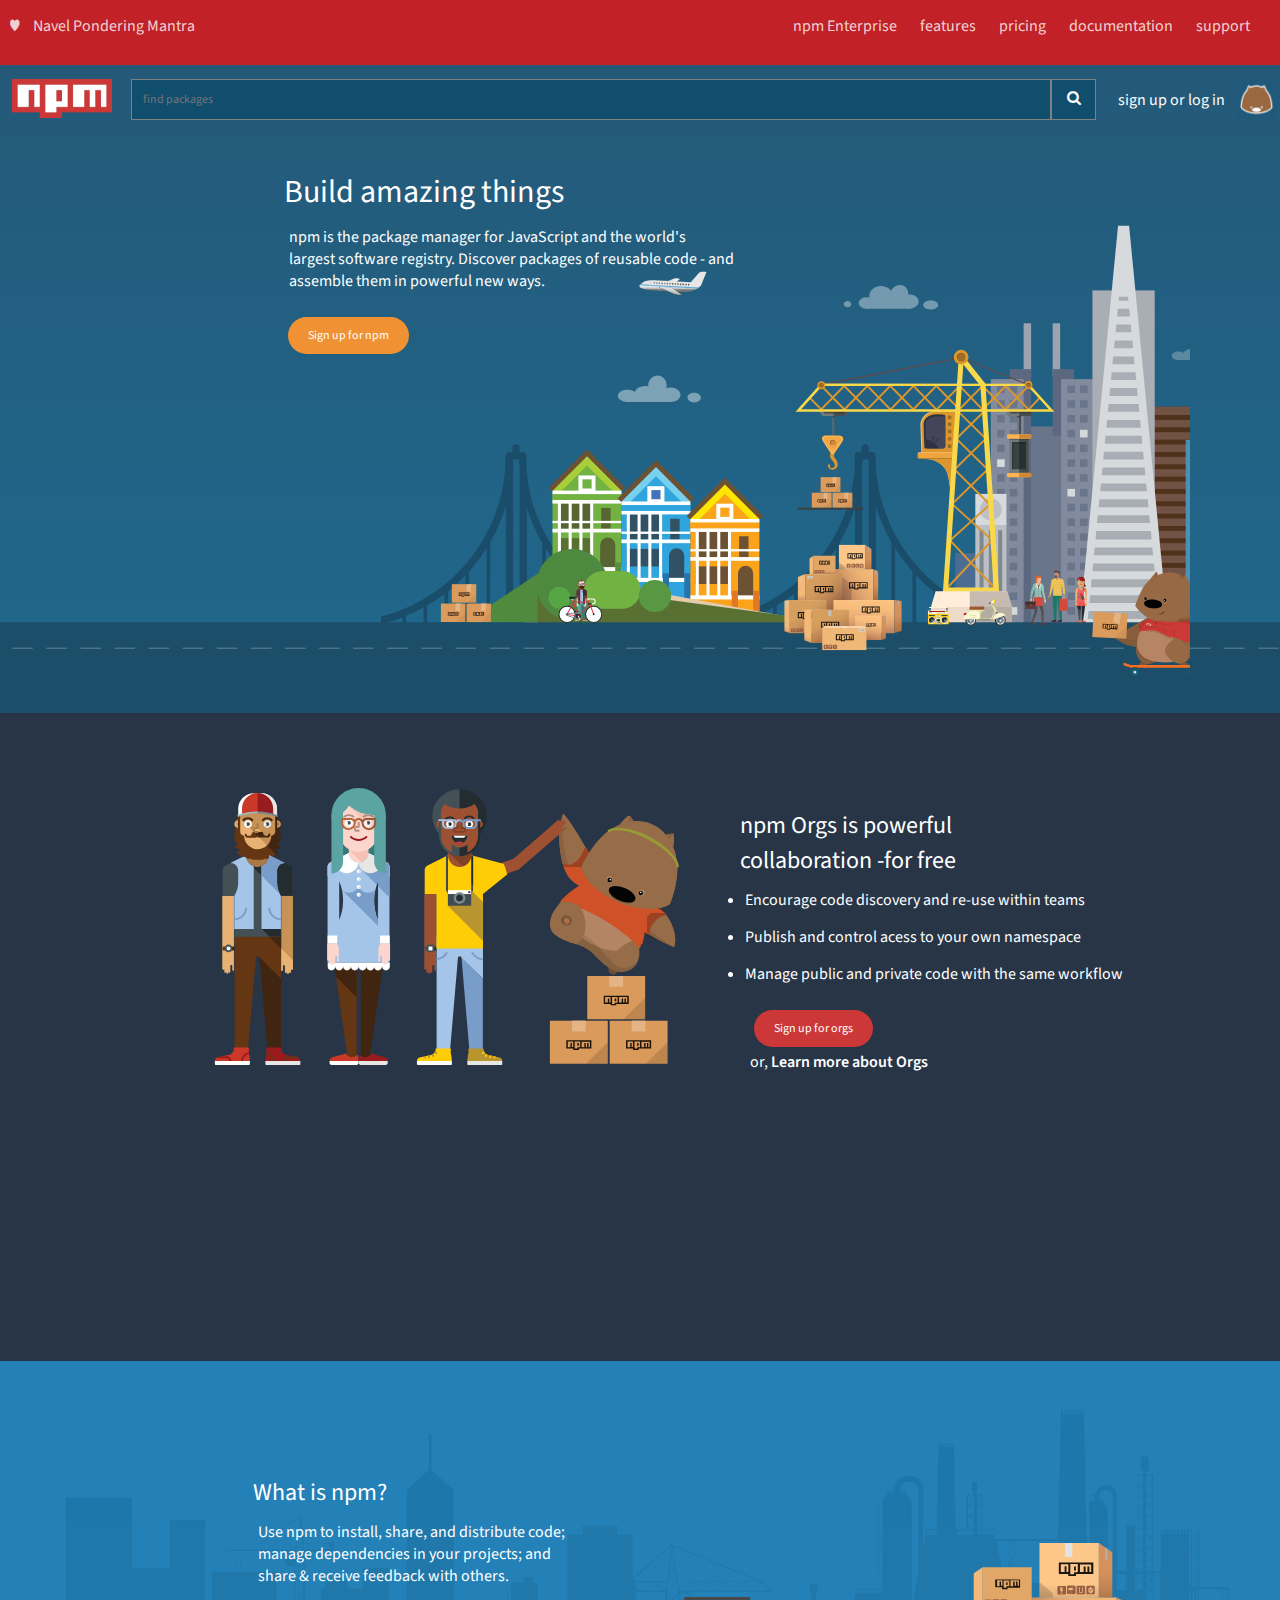
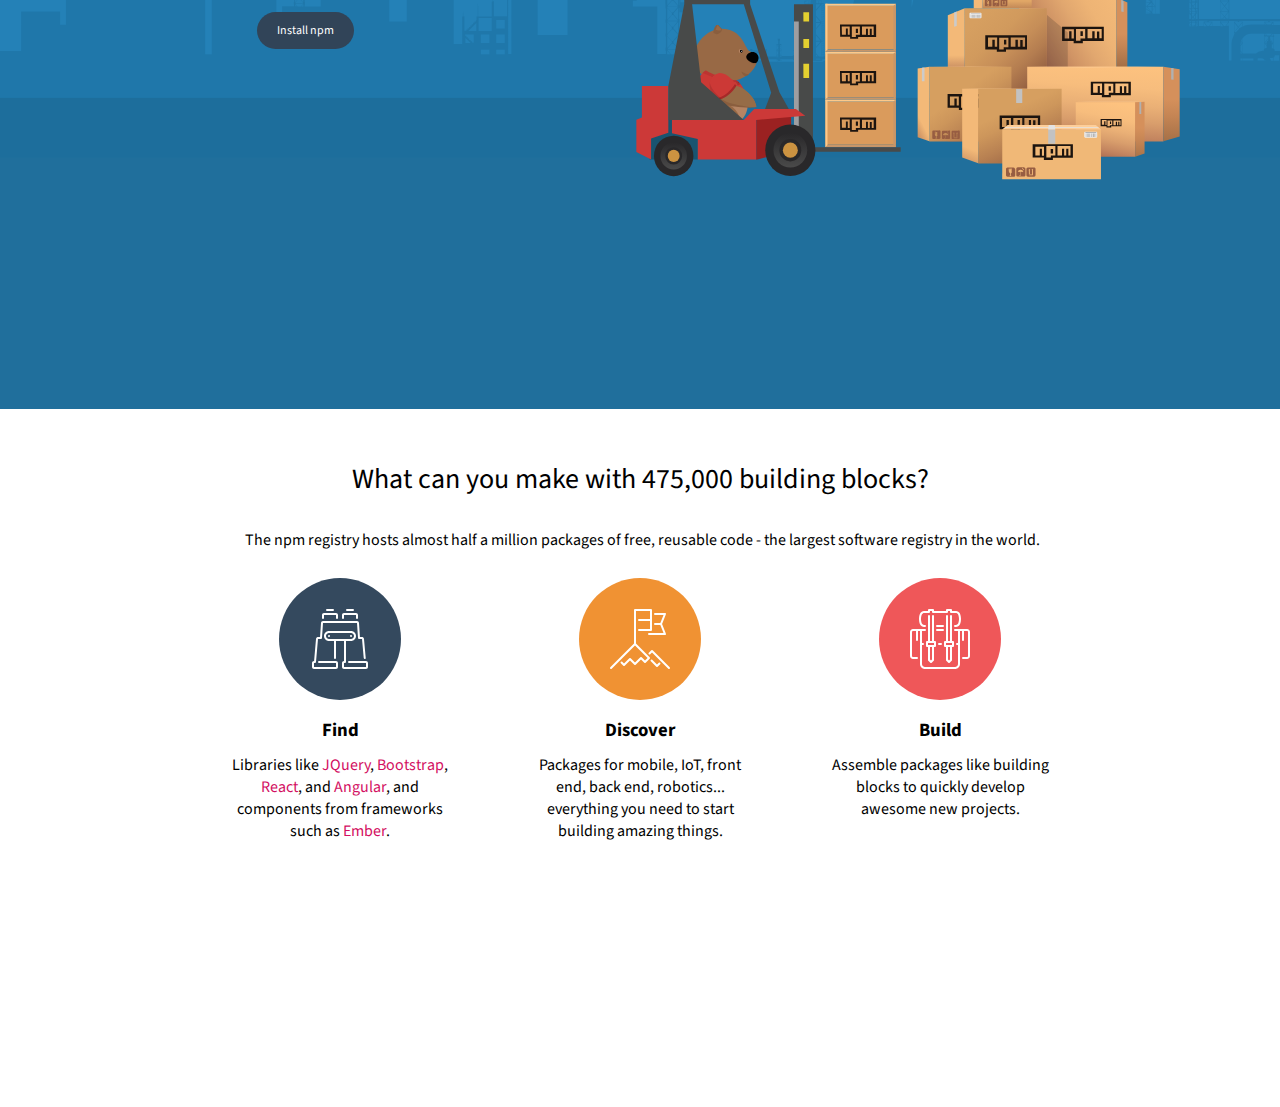
==== commit e1220f75: "Update index.html" ====
--- a/index.html
+++ b/index.html
@@ -39,7 +39,7 @@
           <li class="header-li"><img src="images/bear-logo.png" class="bear-logo"></li>
         </ul>  
       </div>
-      <div class="cleafix"></div>
+      <div class="clearfix"></div>
     </div>
 
 
--- a/Styles/styles.css
+++ b/Styles/styles.css
@@ -137,15 +137,6 @@
 
 /*Buttons*/
 
-/* CREATED BUTTONS WITHIN HYPERLINKS.
-BUTTONS SHOULD BE USED WHEN SUBMITTING A FORM, AND HYPERLINKS ARE USED TO MOVE FROM ONE PAGE TO THE OTHER OR TO MOVE WITHIN THE SAME PAGE. 
-MY TRAIN OF THOUGHT IS, NONE OF THE BUTTONS PRESENT HERE ARE SUBMITTING INFORMATIN OR FORMS, THUS THEY ARE NOT BUTTONS PER SE. THEY ARE, HOWEVER,
-SENDING YOU TO ANOTHER PAGE TO PROCEED WITH THE SIGN UP OF NPM & SIGN UP OF ORGS.
-
-WHEN IT COMES TO THE INSTALL NPM HYPERLINK, I USED THE HTML <a> DOWNLOAD ATTRIBUTE, WHICH ALLOWS THE FILE TO BE DOWNLOADED DIRECTLY WHEN CLICKING THE HYPERLINK.
-
-I HAVE CREATED BUTTONS WITHIN THE HYPERLINKS, BECAUSE THIS WOULD BE THE FASTEST WAY TO CREATE HYPERLINKS THAT LOOK LIKE BUTTONS AND TO STYLE THEM*/
-
 .button1, .button2, .button3 {
   border: none;
   color: white;
@@ -294,12 +285,6 @@
   margin: 114px 130px 0 253px;
 }
 
-/*REMOVED WHAT IS LINK CLASS, BECAUSE MARGIN WILL BE ADDED TO THE <p> ABOVE*/
-
-/*.what-is-link {
-  margin-top: 15px;
-}*/
-
 
 /*BLOCKS Section*/
 
@@ -344,7 +329,7 @@
 }
 
 
-h3{
+h3 {
   padding-top: 11px;
 }
 
@@ -370,4 +355,4 @@
 
 .clearfix {
   clear: both;
-}+}
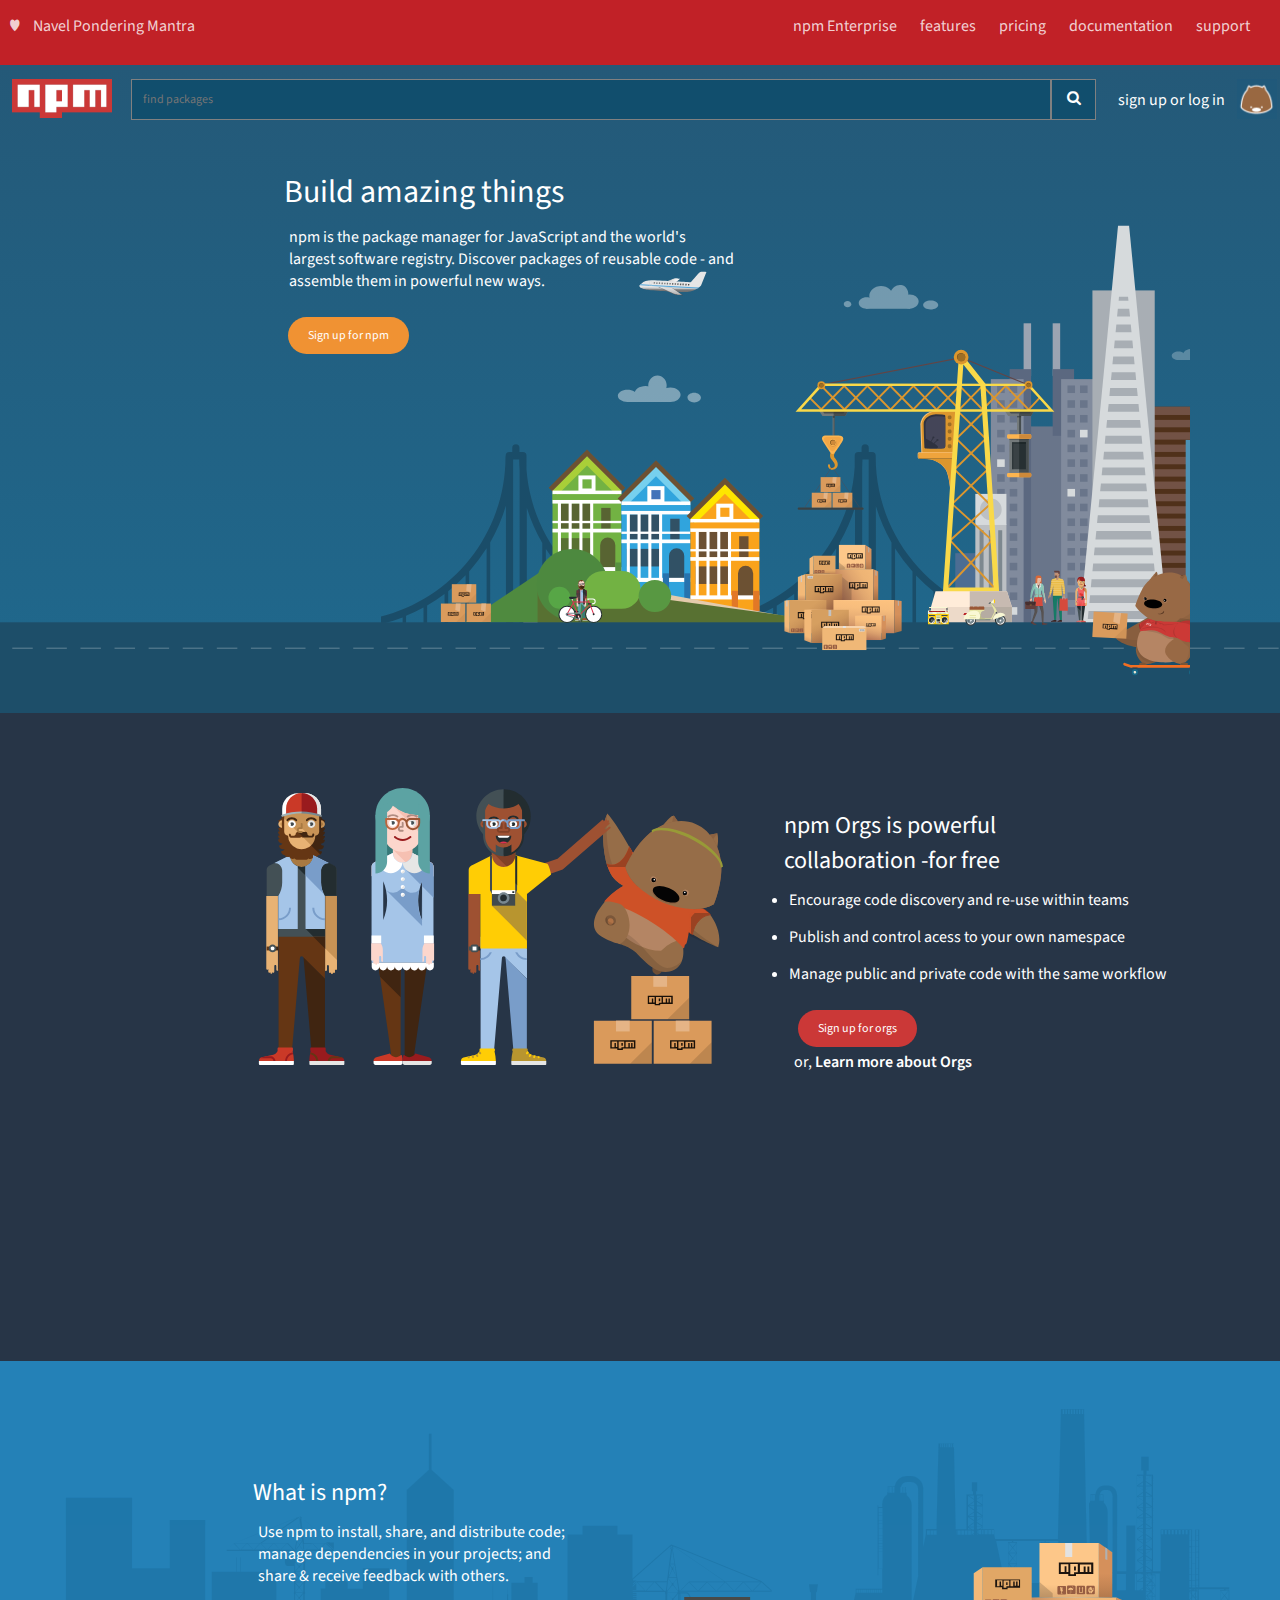
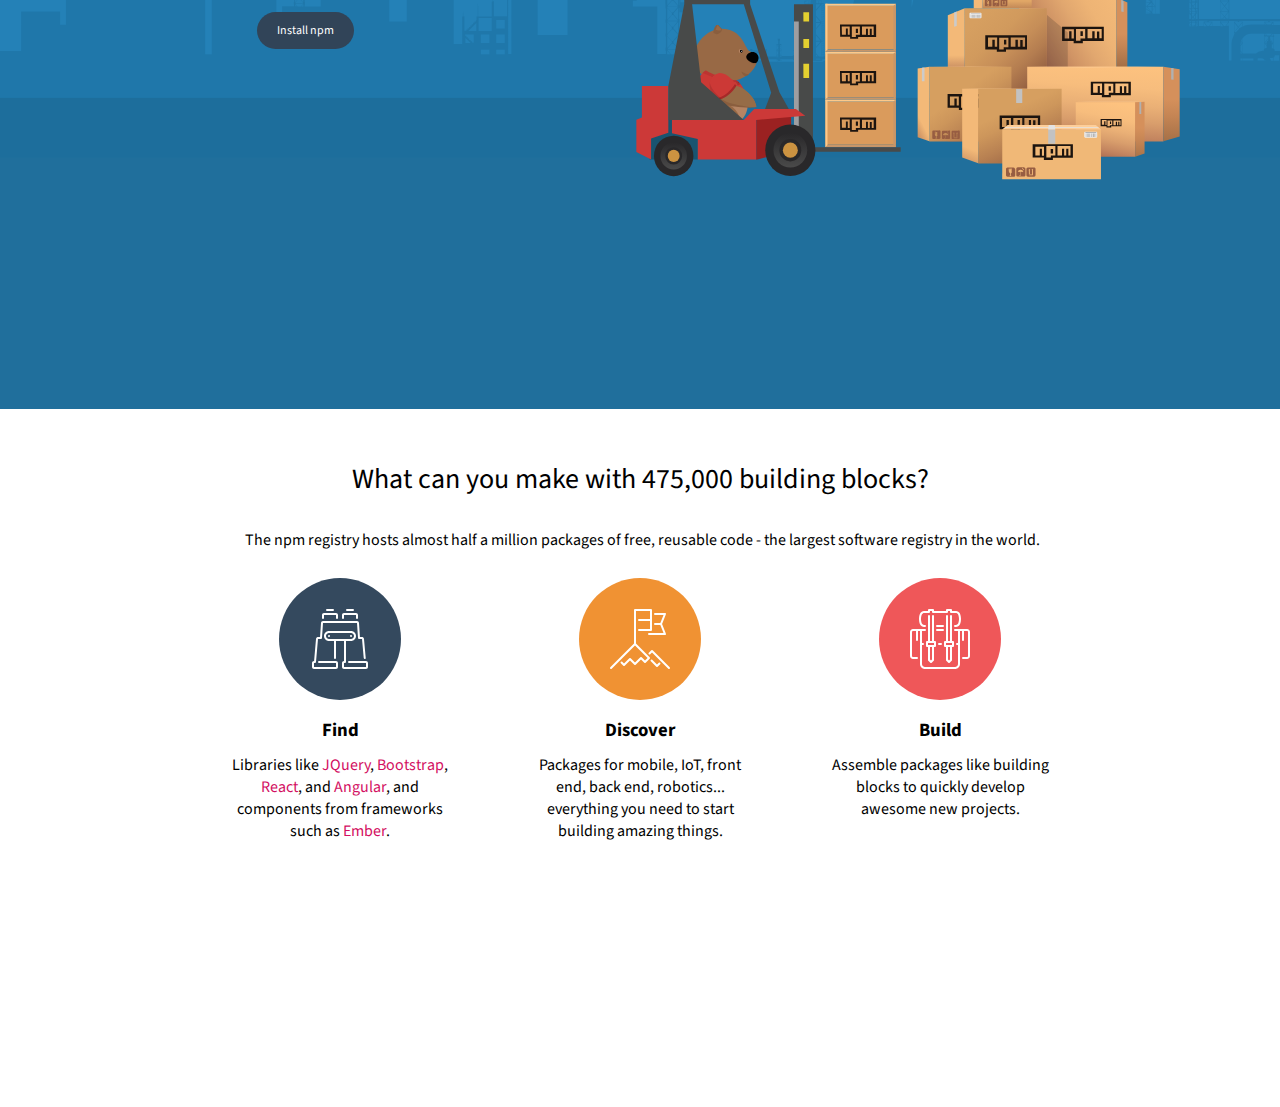
==== commit f7243661: "Update index.html" ====
--- a/index.html
+++ b/index.html
@@ -66,7 +66,7 @@
         <p class="collab-button"><a href="#"><button class="button2" type="button">Sign up for orgs</button></a></p>
         <p class="collab-link">or, <a href="#" class="link-orgs"> Learn more about Orgs</a></p>
       </div>
-      <div class="cleafix"></div>  
+      <div class="clearfix"></div>  
     </div>  
   </section>
 
--- a/Styles/styles.css
+++ b/Styles/styles.css
@@ -214,7 +214,7 @@
 .collab-content {
   margin: 0 auto;
   padding-top: 75px;
-  padding-left: 214px;
+  padding-left: 258px;
   display: flex;
   flex-direction: row;
 }
